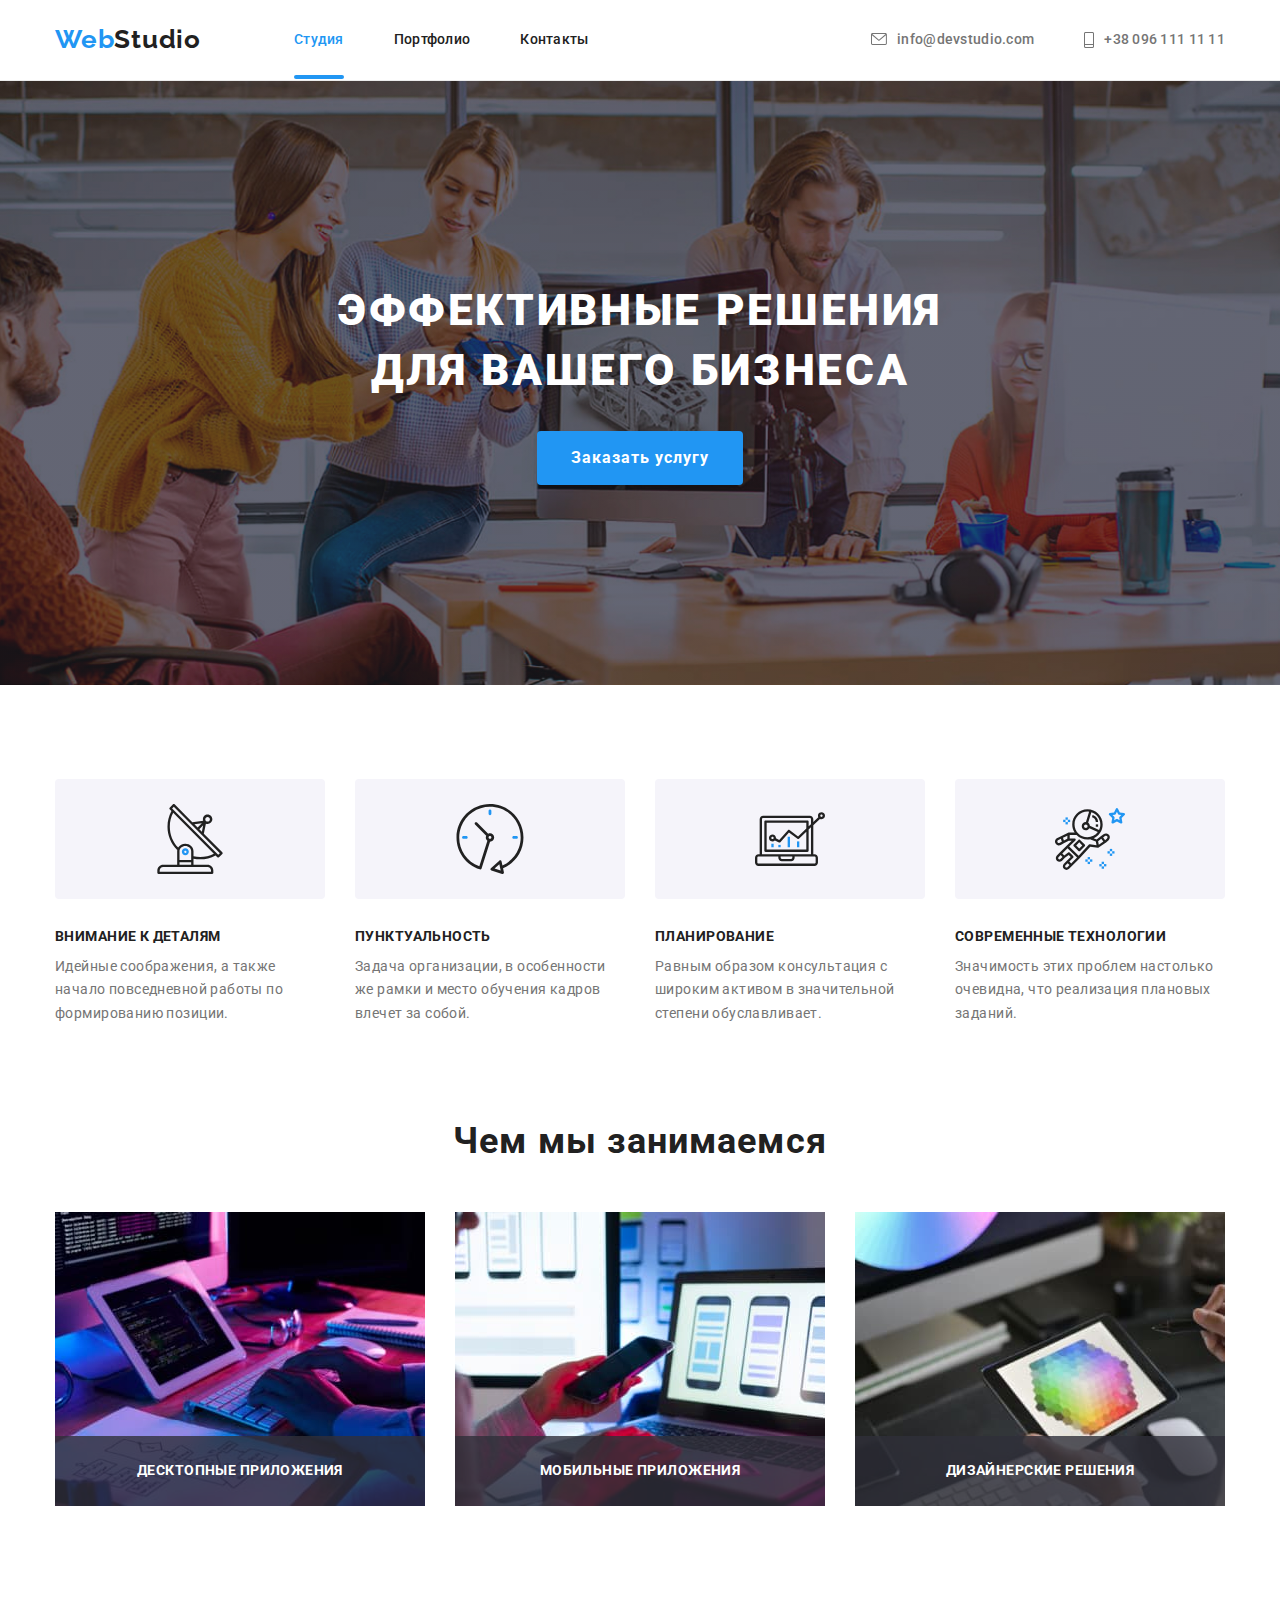
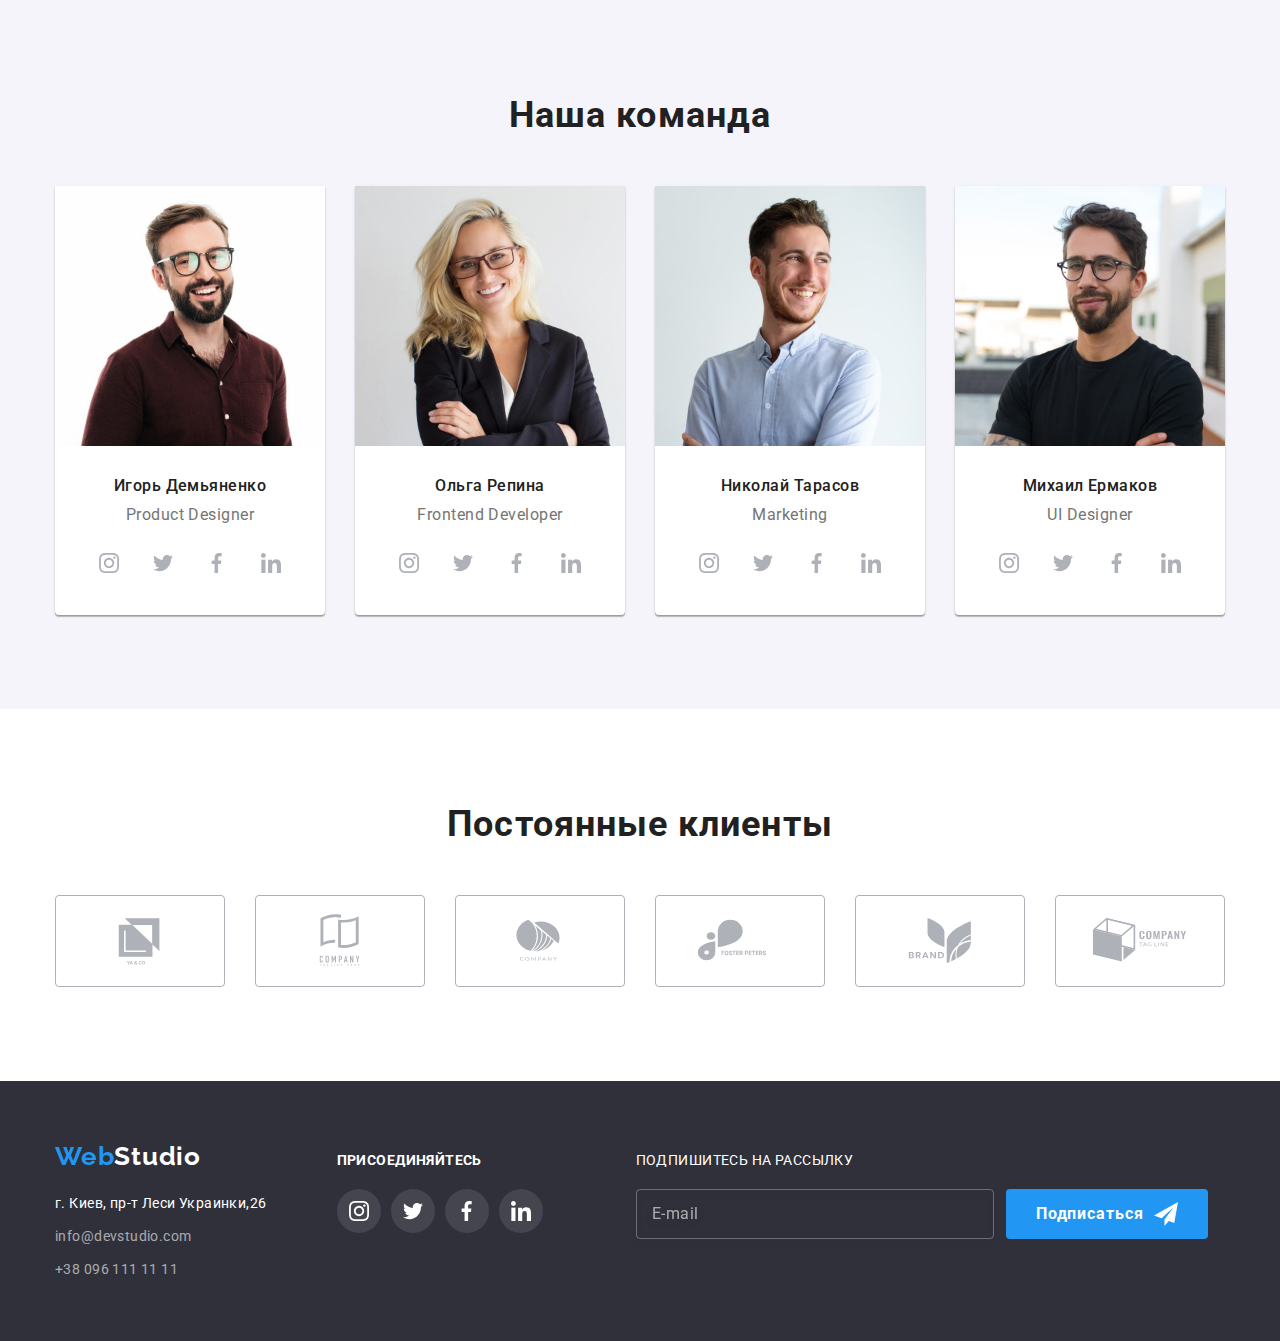
==== index.html @ 39a59c03 "homework 7 is ready" ====
<!DOCTYPE html>
<html lang="ru">
<head>
    <meta charset="UTF-8">
    <meta http-equiv="X-UA-Compatible" content="IE=edge">
    <meta name="viewport" content="width=device-width, initial-scale=1.0">
    <title>Главная</title>
    <link rel="preconnect" href="https://fonts.googleapis.com">
<link rel="preconnect" href="https://fonts.gstatic.com" crossorigin>
<link href="https://fonts.googleapis.com/css2?family=Raleway:wght@700&family=Roboto:wght@400;500;700;900&display=swap" rel="stylesheet" />
<link rel="stylesheet" href="https://cdnjs.cloudflare.com/ajax/libs/modern-normalize/1.0.0/modern-normalize.min.css" />
<link rel="stylesheet" href="./css/main.min.css"/>
<link rel="stylesheet" href="./css/styles.css"/>

    </head>
<body>
    <p></p>
    <header class="page-header">
        <div class="container page-header-container">
            <nav class="nav-header">
                <a class="logo " href="./index.html">Web<span class="logo  logo-white-theme">Studio</span></a>
                <ul class="list menu">
                    <li class="link-nav"><a class="link menu-link current" href="./index.html">Студия</a></li>
                    <li class="link-nav"><a class="link menu-link" href="./portfolio.html">Портфолио</a></li>
                    <li class="link-nav"><a class="link menu-link" href="/">Контакты</a></li>
                </ul>
            </nav>
            <ul class="list head-adress">
                <li class="address-item"><a class="link address-link" href="mailto:info@devstudio.com">
                        <svg class="address-link-icon" width="16px" height="12px">
                            <use href="./img/sprite.svg#icon-mail"></use>
                        </svg>info@devstudio.com</a></li>
                <li class="address-item"><a class="link address-link" href="tel:+380961111111"><svg
                            class="address-link-icon" width="10px" height="16px">
                            <use href="./img/sprite.svg#icon-phone"></use>
                        </svg>+38 096 111 11 11</a></li>
            </ul>
        </div>
    </header>

    <section class="central-section"><div class="container">
        <h1 class="central-inscription"> ЭФФЕКТИВНЫЕ РЕШЕНИЯ <br> ДЛЯ ВАШЕГО БИЗНЕСА</h1>
        <button class="modal-btn" data-modal-open type="button"> Заказать услугу</button>
        </div>
    </section>

    <section class="particul section"><div class="container">
        <h2 class="hidden">особенности</h2>
        <ul class="list-particul list"> 
            <li class="particul-item">
                <div class="particul-list-icon-container ">
                    <svg class="particul-list-icon" width="70" height="70" >
                        <use href="./img/sprite.svg#icon-antenna-1"></use>
                    </svg>
                </div>
                <h3  class="particul-title">ВНИМАНИЕ К ДЕТАЛЯМ</h3>
                <p class="particul-text">Идейные соображения, а также начало повседневной работы по формированию позиции.</p>
            </li>
            <li class="particul-item">
                                <div class="particul-list-icon-container">
                                    <svg class="particul-list-icon" width="70" height="70">
                                        <use href="./img/sprite.svg#icon-clock-1"></use>
                                    </svg>
                                </div>
                <h3 class="particul-title">ПУНКТУАЛЬНОСТЬ</h3>
                <p class="particul-text">Задача организации, в особенности же рамки и место обучения кадров влечет за собой.</p>
            </li>
            <li class="particul-item">
                                <div class="particul-list-icon-container">
                                    <svg class="particul-list-icon" width="70" height="70">
                                        <use href="./img/sprite.svg#icon-diagram-1"></use>
                                    </svg>
                                </div>
                <h3 class="particul-title">ПЛАНИРОВАНИЕ</h3>
                <p class="particul-text">Равным образом консультация с широким активом в значительной степени обуславливает.</p>
            </li>
            <li class="particul-item">
                                <div class="particul-list-icon-container">
                                    <svg class="particul-list-icon" width="70" height="70">
                                        <use href="./img/sprite.svg#icon-astronaut-1"></use>
                                    </svg>
                                </div>
                <h3 class="particul-title">СОВРЕМЕННЫЕ ТЕХНОЛОГИИ</h3>
                <p class="particul-text">Значимость этих проблем настолько очевидна, что реализация плановых заданий.</p>
            </li>
        </ul>
        </div>
    </section>
    <section class="what-are-we-doing section"><div class="container">
        <h2 class="title what-title">Чем мы занимаемся</h2>
        <ul class="list what-are-we-doing-img">
            <li class="what-img"> <div class="what-container"><img src="./img/handsondesltop.jpg" alt="hands on the keyboard" width="370">
            <p class="what-text">Десктопные приложения</p></div></li>
            <li class="what-img"> <div class="what-container"><img src="./img/mobilephones.jpg" alt="mobile phones on screen" width="370">
            <p class="what-text">Мобильные приложения</p></div></li>
            <li class="what-img"> <div class="what-container"><img src="./img/figureontablet.jpg" alt="Figure_on_the_tablet" width="370">
            <p class="what-text">Дизайнерские решения</p></div></li>
        </ul>
        </div>
    </section>
    <section class="team section"><div class="container">
        <h2 class="title team__title">Наша команда</h2>
<ul class="list team-list">
    <li class="team-list__item">
        <img src="./img/igordemyanenko.jpg" alt="Igor Demyanenko" width="270">
        <div class="team-item-box">
        <h3 class="team-list__name">Игорь Демьяненко</h3>
        <p class="team-list__post">Product Designer</p>
        <ul class="social-list list">
            <li class="social-list__item">
                <a class="social-list__link" href="">
                    <svg class="social-list__icon" width="20" height="20">
                        <use href="./img/sprite.svg#icon-instagram-2"></use>
                    </svg>
                </a>
            </li>
            <li class="social-list__item">
                <a class="social-list__link" href="">
                    <svg class="social-list__icon" width="20" height="20">
                        <use href="./img/sprite.svg#icon-twitter"></use>
                    </svg>
                </a>
            </li>
            <li class="social-list__item">
                <a class="social-list__link" href="">
                    <svg class="social-list__icon" width="20" height="20">
                        <use href="./img/sprite.svg#icon-facebook" ></use>
                    </svg>
                </a>
            </li>
            <li class="social-list__item">
                <a class="social-list__link" href="">
                    <svg class="social-list__icon"  width="20" height="20">
                        <use href="./img/sprite.svg#icon-linkedin-1"></use>
                    </svg>
                </a>
            </li>
        </ul>
        
        </div>
    </li>
    <li class="team-list__item">
        
            <img src="./img/olgarepina.jpg" alt="Olga Repina" width="270">
            <div class="team-item-box">
            <h3 class="team-list__name">Ольга Репина</h3>
            <p class="team-list__post">Frontend Developer</p>
        <ul class="social-list list">
            <li class="social-list__item">
                <a class="social-list__link" href="">
                    <svg class="social-list__icon" width="20" height="20">
                        <use href="./img/sprite.svg#icon-instagram-2"></use>
                    </svg>
                </a>
            </li>
            <li class="social-list__item">
                <a class="social-list__link" href="">
                    <svg class="social-list__icon" width="20" height="20">
                        <use href="./img/sprite.svg#icon-twitter"></use>
                    </svg>
                </a>
            </li>
            <li class="social-list__item">
                <a class="social-list__link" href="">
                    <svg class="social-list__icon" width="20" height="20">
                        <use href="./img/sprite.svg#icon-facebook"></use>
                    </svg>
                </a>
            </li>
            <li class="social-list__item">
                <a class="social-list__link" href="">
                    <svg class="social-list__icon" width="20" height="20">
                        <use href="./img/sprite.svg#icon-linkedin-1"></use>
                    </svg>
                </a>
            </li>
        </ul>
        </div>
    </li>
    <li class="team-list__item">
        
            <img  src="./img/nikolaitarasov.jpg" alt="Nikolay Tarasov" width="270">
            <div class="team-item-box">
            <h3 class="team-list__name">Николай Тарасов</h3>
            <p class="team-list__post">Marketing</p>
        <ul class="social-list list">
            <li class="social-list__item">
                <a class="social-list__link" href="">
                    <svg class="social-list__icon" width="20" height="20">
                        <use href="./img/sprite.svg#icon-instagram-2"></use>
                    </svg>
                </a>
            </li>
            <li class="social-list__item">
                <a class="social-list__link" href="">
                    <svg class="social-list__icon" width="20" height="20">
                        <use href="./img/sprite.svg#icon-twitter"></use>
                    </svg>
                </a>
            </li>
            <li class="social-list__item">
                <a class="social-list__link" href="">
                    <svg class="social-list__icon" width="20" height="20">
                        <use href="./img/sprite.svg#icon-facebook"></use>
                    </svg>
                </a>
            </li>
            <li class="social-list__item">
                <a class="social-list__link" href="">
                    <svg class="social-list__icon" width="20" height="20">
                        <use href="./img/sprite.svg#icon-linkedin-1"></use>
                    </svg>
                </a>
            </li>
        </ul>
    </div>
    </li>
    <li class="team-list__item">
        
            <img src="./img/mikhailermakov.jpg" alt="Mikhail Ermakov" width="270">
            <div class="team-item-box">
            <h3 class="team-list__name">Михаил Ермаков</h3>
            <p class="team-list__post">UI Designer</p>
                    <ul class="social-list list">
                        <li class="social-list__item">
                            <a class="social-list__link" href="">
                                <svg class="social-list__icon" width="20" height="20">
                                    <use href="./img/sprite.svg#icon-instagram-2"></use>
                                </svg>
                            </a>
                        </li>
                        <li class="social-list__item">
                            <a class="social-list__link" href="">
                                <svg class="social-list__icon" width="20" height="20">
                                    <use href="./img/sprite.svg#icon-twitter"></use>
                                </svg>
                            </a>
                        </li>
                        <li class="social-list__item">
                            <a class="social-list__link" href="">
                                <svg class="social-list__icon" width="20" height="20">
                                    <use href="./img/sprite.svg#icon-facebook"></use>
                                </svg>
                            </a>
                        </li>
                        <li class="social-list__item">
                            <a class="social-list__link" href="">
                                <svg class="social-list__icon" width="20" height="20">
                                    <use href="./img/sprite.svg#icon-linkedin-1"></use>
                                </svg>
                            </a>
                        </li>
                    </ul>
    </div>
    </li>
</ul>
</div>
    </section>

    <!-- OUR CLIENTS -->
    <section class="section">
        <div class="container">
            <h2 class="title">Постоянные клиенты</h2>
            <ul class="clients-list list">
                <li class="clients-list-item">
                    <a class="clients-list-link" href=""><svg class="client-logo" width="106" height="60">
                            <use href="./img/sprite.svg#icon-yaandco"></use>
                        </svg></a>
                </li>
                <li class="clients-list-item">
                    <a class="clients-list-link" href=""><svg class="client-logo" width="106" height="60">
                            <use href="./img/sprite.svg#icon-taglinehere"></use>
                        </svg></a>
                </li>
                <li class="clients-list-item">
                    <a class="clients-list-link" href=""><svg class="client-logo" width="106" height="60">
                            <use href="./img/sprite.svg#icon-company"></use>
                        </svg></a>
                </li>
                <li class="clients-list-item">
                    <a class="clients-list-link" href=""><svg class="client-logo" width="106" height="60">
                            <use href="./img/sprite.svg#icon-fosterpeters"></use>
                        </svg></a>
                </li>
                <li class="clients-list-item">
                    <a class="clients-list-link" href=""><svg class="client-logo" width="106" height="60">
                            <use href="./img/sprite.svg#icon-brand"></use>
                        </svg></a>
                </li>
                <li class="clients-list-item">
                    <a class="clients-list-link" href=""><svg class="client-logo" width="106" height="60">
                            <use href="./img/sprite.svg#icon-companytagline"></use>
                        </svg></a>
                </li>
            </ul>
        </div>
    </section>

<footer class="footer"><div class="container container-box">
    <div class="footer-left">
    <a class="logo" href="./index.html">Web<span class="logo logo-dark-theme">Studio</span></a>
    <address class="footer-address">
        <ul class="footer-list">
            <li class="footer-item">
                <a class="link link-address" href="https://bit.ly/3O5jqAV" target="_blank" rel="noopener noreferrer">г. Киев, пр-т Леси Украинки,26</a></li>
            <li class="footer-item">
                <a class="link link-footer" href="mailto:info@devstudio.com">info@devstudio.com</a></li>
            <li class="footer-item">
                <a class="link link-footer" href="tel:+380961111111">+38 096 111 11 11</a></li>
        </ul>
    </address>
     
    </div>
    <div class="footer-right">
        <h2 class="footer-title">присоединяйтесь</h2>
        <ul class="social-links-list list">
            <li class="social-links-list-item">
                <a class="social-links-list-link footer-social-link" href="">
                    <svg class="footer-social-link-icon" width="20" height="20">
                        <use href="./img/sprite.svg#icon-instagram-2"></use>
                    </svg>
                </a>
            </li>
            <li class="social-links-list-item">
                <a class="social-links-list-link footer-social-link" href="">
                    <svg class="footer-social-link-icon" width="20" height="20">
                        <use href="./img/sprite.svg#icon-twitter"></use>
                    </svg>
                </a>
            </li>
            <li class="social-links-list-item">
                <a class="social-links-list-link footer-social-link" href="">
                    <svg class="footer-social-link-icon" width="20" height="20">
                        <use href="./img/sprite.svg#icon-facebook"></use>
                    </svg>
                </a>
            </li>
            <li class="social-links-list-item">
                <a class="social-links-list-link footer-social-link" href="">
                    <svg class="footer-social-link-icon" width="20" height="20">
                        <use href="./img/sprite.svg#icon-linkedin-1"></use>
                    </svg>
                </a>
            </li>
        </ul>
    </div>
    <div class="footer-subscribe">
        <p class="footer-title">Подпишитесь на рассылку</p>
        <form class="subscribe-form">
            <input class="subscribe-input" type="email" name="subscribe-email" placeholder="E-mail"/>
             <button class="subcribe-button" type="submit">Подписаться
                <svg class="subscribe-button-icon" width="24" height="24">
                <use href="./img/icons.svg#icon-icon-send"></use>
                </svg>
             </button>
        </form>
    </div>
    </div>
    
</footer>

<div class="backdrop is-hidden" data-modal>
    <div class="modal">
        <button type="button" class="modal-close-button" data-modal-close>
            <svg class="modal-close-button-icon" width="18" height="18">
                <use href="./img/sprite.svg#icon-close-black-18dp-2-1"></use>
            </svg>
        </button>

        <form class="contact-form">
            <p class="form-title">Оставьте свои данные, мы вам перезвоним</p>
            <label class="contact-form-field">
            <span class="contact-form-field-key">Имя*</span>
            <span class="contact-form-field-container">
            <input class="contact-form-input" type="text" required name="user_name" pattern="[a-zA-Z]*"
            title="Elena"/> 
            <svg class="contact-form-icon" width="18" height="18">
                <use href="./img/icons.svg#icon-person-black-18dp-1"></use>
            </svg>
            </span>
            </label>
            <label class="contact-form-field">
            <span class="contact-form-field-key">Телефон*</span>
            <span class="contact-form-field-container">
            <input class="contact-form-input" type="tel" required name="user_phone_number" pattern="[0-9]{3}-[0-9]{3}-[0-9]{2}-[0-9]{2}"
            title="XXX-XXX-XX-XX"/>
            <svg class="contact-form-icon" width="18" height="18">
                <use href="./img/icons.svg#icon-phone-black-18dp-1"></use>
            </svg>
            </span>
            </label>
            <label class="contact-form-field">
            <span class="contact-form-field-key">Почта</span>
            <span class="contact-form-field-container">
            <input class="contact-form-input" type="email" name="user_email"/>
            <svg class="contact-form-icon" width="18" height="18">
                <use href="./img/icons.svg#icon-email-black-18dp-1"></use>
            </svg>
            </span>
            </label>
            <label class="contact-form-field">
            <span class="contact-form-field-key">Комментарий</span>
           
            <textarea class="contact-form-text" placeholder="Введите текст" name="user_message"></textarea>
            </label>

            <span class="contact-form-field-container">
            <input class="contact-form-chekbox hidden" type="checkbox" id="checkbox-policy" required name="user_policy"/>
            <label for="checkbox-policy" class="contact-form-chekbox-label">Соглашаюсь с рассылкой и принимаю&nbsp; <a class="contact-form-policy-link" href=""> Условия договора</a>
            
            </label>
        </span>
            <button class="contact-form-btn" type="submit">Отправить</button>
        </form>
    </div>
    </div>
<script src="./js/modal.js"></script>
</body>

</html>
---- css/main.min.css ----
:root{--primary-text-color: #212121;--accent-color: #2196F3;--secondary-text-color: #FFFFFF;--accent-text-color: #757575;--transition-data: 250ms cubic-bezier(0.4, 0, 0.2, 1)}.hidden{position:absolute;width:1px;height:1px;margin:-1px;border:0;padding:0;white-space:nowrap;overflow:hidden;clip:rect(0 0 0 0);clip-path:inset(100%)}body{font-family:Roboto,sans-serif;color:var(--primary-text-color);background-color:var(--secondary-text-color)}h1,h2,h3,p{margin-top:0;margin-bottom:0}ul,ol{margin-top:0;margin-bottom:0;padding-left:0}.section{padding-top:94px;padding-bottom:94px}.list{list-style:none;display:flex;flex-wrap:wrap}.link{text-decoration:none}.container{width:1200px;margin:0 auto;padding-left:15px;padding-right:15px}.section{padding-top:94px;padding-bottom:94px}.title{margin-bottom:50px;font-weight:700;font-size:36px;line-height:1.17;text-align:center;letter-spacing:.03em;color:var(--primary-text-color)}.social-list{display:flex;justify-content:center}.social-list__link{display:flex;align-items:center;justify-content:center;width:100%;height:100%;border-radius:50%;background-color:var(--secondary-text-color);transition:background-color var(--transition-data)}.social-list__link:hover,.social-list__link:focus{background-color:var(--accent-color)}.social-list__item{width:44px;height:44px}.social-list__item:not(:last-child){margin-right:10px}.social-list__icon{fill:#afb1b8;transition:fill var(--transition-data)}.social-list__link:hover .social-list__icon,.social-list__link:focus .social-list__icon{fill:var(--secondary-text-color)}.logo{text-decoration:none;color:var(--accent-color);font-family:"Raleway",sans-serif;font-size:26px;letter-spacing:.03em;line-height:1.2;font-weight:700}.logo-white-theme{color:var(--primary-text-color)}.logo-dark-theme{color:var(--secondary-text-color);margin-bottom:20px}.modal-btn{min-width:140px;box-shadow:0px 4px 4px rgba(0,0,0,.15);font-weight:700;font-size:16px;line-height:1.88;text-align:center;letter-spacing:.06em;color:var(--secondary-text-color);background-color:var(--accent-color);cursor:pointer;border-color:rgba(0,0,0,0);border-radius:4px;padding:10px 32px;transition:background-color var(--transition-data)}.modal-btn:hover,.modal-btn:focus{background-color:#188ce8;transition:background-color var(--transition-data)}.central-inscription{margin:0 auto 30px auto;font-weight:900;font-size:44px;line-height:1.36;letter-spacing:.06em;text-transform:uppercase;color:var(--secondary-text-color);width:696px}.backdrop{position:fixed;top:0;left:0;width:100%;height:100%;background-color:rgba(0,0,0,.2);transition:opacity var(--transition-data),visibility var(--transition-data)}.backdrop.is-hidden{opacity:0;visibility:hidden;pointer-events:none}.backdrop.is-hidden .modal{opacity:0;visibility:hidden;pointer-events:none;transform:translate(-50%, -50%) scale(0.9)}.modal{padding:40px;width:528px;height:581px;background-color:var(--secondary-text-color);position:absolute;opacity:1;top:50%;left:50%;transform:translate(-50%, -50%) scale(1);box-shadow:0px 1px 3px rgba(0,0,0,.12),0px 1px 1px rgba(0,0,0,.14),0px 2px 1px rgba(0,0,0,.2);border-radius:4px;transition:translate var(--transition-data),opacity var(--transition-data)}.modal-close-button{position:absolute;top:8px;right:8px;display:flex;align-items:center;justify-content:center;width:30px;height:30px;border:1px solid rgba(0,0,0,.1);background-color:rgba(0,0,0,0);padding:0;border-radius:50%;cursor:pointer}.modal-close-button:hover,.modal-close-button:focus{fill:var(--accent-color);transition:color var(--transition-data)}.contact-form{display:flex;flex-direction:column}.form-title{font-weight:700;font-size:20px;line-height:1.15;text-align:center;letter-spacing:.03em;color:var(--primary-text-color);margin-bottom:12px}.contact-form-input{width:100%;height:40px;border:1px solid;border-radius:4px;margin-bottom:10px;padding-left:42px;border-color:rgba(33,33,33,.2);transition:border-color var(--transition-data)}.contact-form-input:focus{outline:none;border-color:var(--accent-color);transition:var(--transition-data)}.contact-form-icon{display:block;position:absolute;top:40%;left:12px;transform:translateY(-50%);fill:var(--primary-text-color);transition:var(--transition-data);width:18px;height:18px}.contact-form-input:focus+.contact-form-icon{outline:none;border-color:var(--accent-color);transition:var(--transition-data);fill:var(--accent-color)}.contact-form-icon-checkbox{fill:rgba(0,0,0,0);border:2px solid var(--secondary-color);border-radius:4px;cursor:pointer;margin-right:7px;transition:border var(--transition-data),fill var(--transition-data)}.contact-form-field-key{font-family:inherit;font-weight:400px;font-size:12px;line-height:1.17;letter-spacing:.01em;color:var(--accent-text-color);display:block;margin-bottom:4px}.contact-form-field-container{position:relative;display:block}.contact-form-text{width:100%;height:120px;border:1px solid rgba(33,33,33,.2);border-radius:4px;resize:none;padding:12px 16px;margin-bottom:20px}.contact-form-text::placeholder{color:rgba(117,117,117,.5);font-weight:400;font-size:14px;line-height:1.1;letter-spacing:.01em}.contact-form-text:focus{outline:none;border-color:var(--accent-color);transition:var(--transition-data)}.contact-form-chekbox-label{font-weight:400;font-size:14px;line-height:1.7;margin-bottom:30px}.contact-form-chekbox-label::before{display:block;width:18px;height:18px;border-radius:2px;border:1px solid var(--accent-text-color);cursor:pointer;content:"";margin-right:7px}.contact-form-chekbox:checked+.contact-form-chekbox-label::before{background-color:var(--accent-color);border:none;background-image:url(../img/icon\ check.svg)}.contact-form-chekbox:focus+.contact-form-chekbox-label::before{border:2px solid var(--primary-text-color)}.contact-form-policy-link{color:var(--accent-color)}.contact-form-btn{min-width:200px;align-self:center;padding:10px 56px;font-weight:700;font-size:16px;line-height:1.88;letter-spacing:.06em;color:var(--secondary-text-color);background-color:var(--accent-color);cursor:pointer;border-color:rgba(0,0,0,0);border-radius:4px;box-shadow:0px 4px 4px rgba(0,0,0,.15);transition:background-color var(--transition-data),box-shadow var(--transition-data)}.contact-form-btn:hover,.contact-form-btn:focus{background-color:#188ce8;box-shadow:0px 4px 4px rgba(0,0,0,.15);transition:background-color var(--transition-data)}.page-header{border-bottom:1px solid #ececec}.page-header-container{display:flex;align-items:center;height:80px;padding-top:24px;padding-bottom:25px}.nav-header{display:flex;align-items:center}.adress-container{display:flex;margin-left:auto}.menu{margin-left:93px}.link-nav:not(:last-child){margin-right:50px}.menu .menu-link.current{color:var(--accent-color)}.menu-link{font-weight:500;font-size:14px;line-height:1.14;letter-spacing:.02em;color:var(--primary-text-color);transition:color var(--transition-data)}.menu-link:hover,.menu-link:focus{color:var(--accent-color)}.head-adress{margin-left:auto}.address-item+.address-item{margin-left:50px}.address-link{display:flex;align-items:center;font-weight:500;font-size:14px;line-height:1.14;letter-spacing:.02em;color:var(--accent-text-color);transition:color var(--transition-data)}.address-link:hover,.address-link:focus,.address-link .address-link-icon:hover,.address-link .address-link-icon.focus{color:var(--accent-color);fill:var(--accent-color)}.address-link-icon{margin-right:10px;fill:currentColor}.current{position:relative;color:var(--accent-color)}.current::after{display:block;position:absolute;content:"";background-color:var(--accent-color);bottom:-32px;left:0;width:100%;height:4px;border-radius:2px}.central-section{background:#2f303a;text-align:center;padding-top:200px;padding-bottom:200px;background-image:linear-gradient(rgba(47, 48, 58, 0.4), rgba(47, 48, 58, 0.4)),url("../img/hero/peopletalking.jpg");background-size:cover;background-position:center;background-repeat:no-repeat;max-width:1600px;margin-left:auto;margin-right:auto}.what-are-we-doing{padding-top:0}.what-img:not(:last-child){margin-right:30px}img{display:block;max-width:100%;height:auto}.what-container{position:relative}.what-text{position:absolute;bottom:0;display:flex;align-items:center;justify-content:center;width:100%;height:70px;font-weight:700;font-size:14px;line-height:1.14;letter-spacing:.03em;text-transform:uppercase;color:var(--secondary-text-color);background-color:rgba(47,48,58,.8)}.particul-title{margin-bottom:10px;font-weight:700;font-size:14px;line-height:1.14;letter-spacing:.03em;text-transform:uppercase}.particul-text{font-size:14px;line-height:1.7;letter-spacing:.03em;color:var(--accent-text-color)}.particul-item{width:270px}.particul-item:not(:nth-child(4n)){margin-right:30px}.particul-list-icon-container{display:flex;align-items:center;justify-content:center;width:270px;height:120px;margin-bottom:30px;background:#f5f4fa;border-radius:4px;padding-top:30px;padding-bottom:30px}.team{background-color:#f5f4fa}.team-list__name{font-weight:500;font-size:16px;line-height:1.2;text-align:center;letter-spacing:.03em;color:var(--primary-text-color);margin-bottom:10px}.team-list__post{font-size:16px;line-height:1.2;text-align:center;letter-spacing:.03em;color:var(--accent-text-color);margin-bottom:16px}.team-list__item{background-color:var(--secondary-text-color);border-radius:0px 0px 4px 4px;box-shadow:0px 1px 3px rgba(0,0,0,.12),0px 1px 1px rgba(0,0,0,.14),0px 2px 1px rgba(0,0,0,.2)}.team-list__item:not(:nth-child(4n)){margin-right:30px}.team-item-box{padding-top:30px;padding-bottom:30px}.clients-list{display:flex;justify-content:center}.clients-list-item{width:170px;height:92px}.clients-list-item:not(:nth-child(6n)){margin-right:30px}.clients-list-link{display:flex;align-items:center;justify-content:center;width:100%;height:100%;border:1px solid #afb1b8;border-radius:4px;fill:#afb1b8;transition:border var(--transition-data);color:var(--accent-text-color)}.clients-list-link:hover,.clients-list-link:focus{border:1px solid var(--accent-color)}.client-logo{transition:fill var(--transition-data)}.clients-list-link:hover .client-logo,.clients-list-link:focus .client-logo{fill:var(--accent-color)}.container-box{display:flex;align-items:baseline}.footer{background-color:#2f303a;padding-top:60px;padding-bottom:60px}.link-footer{font-style:normal;font-size:14px;line-height:1.7;letter-spacing:.03em;color:rgba(255,255,255,.6);transition:color var(--transition-data)}.link-address{font-style:normal;font-size:14px;line-height:1.7;letter-spacing:.03em;color:var(--secondary-text-color);transition:color var(--transition-data)}.footer-item:not(:last-child){margin-bottom:9px}.footer-address{margin-top:20px}.footer-list{list-style:none}.footer-title{margin-bottom:20px;font-size:14px;line-height:1.14;letter-spacing:.03em;text-transform:uppercase;color:var(--secondary-text-color)}.footer-right{display:flex;flex-direction:column;margin-left:70px}.footer-social-link{background-color:rgba(255,255,255,.1);color:var(--secondary-text-color);transition:background-color var(--transition-data)}.footer-social-link:hover,.footer-social-link:focus{background-color:var(--accent-color)}.footer-social-link-icon{fill:var(--secondary-text-color)}.social-links-list-item:not(:last-child){margin-right:10px}.social-links-list-link{display:flex;align-items:center;justify-content:center;width:44px;height:44px;border-radius:50%;background-color:rgba(255,255,255,.1)}.footer-subscribe{margin-left:93px}.subscribe-form{display:flex;align-items:center}.subscribe-input{width:358px;height:50px;padding-left:15px;padding-right:15px;margin-right:12px;border-radius:4px;border:1px solid rgba(255,255,255,.3);filter:drop-shadow(0px 4px 4px rgba(0, 0, 0, 0.15));background-color:rgba(0,0,0,0);color:var(--secondary-text-color)}.subscribe-input::placeholder{font-size:16px;line-height:1.25;letter-spacing:.03em;color:rgba(255,255,255,.6)}.subcribe-button{display:flex;align-items:center;min-width:200px;height:50px;font-weight:700;font-size:16px;line-height:1.88;letter-spacing:.06em;align-self:center;font-family:inherit;color:var(--secondary-text-color);background-color:var(--accent-color);border-color:rgba(0,0,0,0);border-radius:4px;padding:10px 28px;transition:background-color var(--transition-data),box-shadow var(--transition-data);cursor:pointer}.subcribe-button:hover,.subcribe-button:focus{background-color:#188ce8;box-shadow:0px 4px 4px rgba(0,0,0,.15);transition:box-shadow var(--transition-data)}.subscribe-button-icon{margin-left:10px;fill:var(--secondary-text-color)}.ready-projects{display:flex;flex-wrap:wrap}.address-link{color:var(--accent-text-color)}.navigation__btn{font-family:inherit;font-weight:500;font-size:16px;line-height:1.6;text-align:center;letter-spacing:.03em;cursor:pointer;padding:6px 22px;border-radius:4px;border-color:rgba(0,0,0,0);background-color:#f5f4fa;transition:color var(--transition-data),background-color var(--transition-data),box-shadow var(--transition-data)}.navigation__btn:hover,.navigation__btn:focus{box-shadow:0px 3px 1px rgba(0,0,0,.1),0px 1px 2px rgba(0,0,0,.08),0px 2px 2px rgba(0,0,0,.12);color:var(--secondary-text-color);background-color:var(--accent-color)}.heading{font-weight:700;font-size:18px;line-height:2;letter-spacing:.06em;color:var(--primary-text-color);margin-bottom:4px}.text{font-weight:400;font-size:16px;line-height:1.9;letter-spacing:.03em;color:var(--accent-text-color)}.projects-box{padding:20px 24px;border:1px solid #eee;border-top:0}.ready-projects__link{display:block;color:inherit;text-decoration:none;transition:box-shadow var(--transition-data)}.navigation{display:flex;justify-content:center;margin-bottom:56px}.navigation__item:not(:last-child){margin-right:8px}.ready-projects{display:flex;flex-wrap:wrap}.ready-projects__item{width:calc((100% - 60px)/3)}.ready-projects__item:not(:nth-child(3n)){margin-right:30px}.ready-projects__item:not(:nth-last-child(-n+3)){margin-bottom:30px}.ready-projects__item:hover,.ready-projects__item:focus{box-shadow:0px 1px 1px rgba(0,0,0,.12),0px 4px 4px rgba(0,0,0,.06),1px 4px 6px rgba(0,0,0,.16)}.projects-list-wrapper{position:relative;overflow:hidden}.ready-projects__overlay{position:absolute;width:100%;height:100%;top:0;left:0;bottom:-100%;padding:63px 24px;font-size:18px;line-height:1.56;letter-spacing:.03em;color:var(--secondary-text-color);background-color:rgba(33,150,243,.9);transition:transform 250ms linear;transform:translateY(100%)}.ready-projects__item:hover .ready-projects__overlay,.ready-projects__item:focus .ready-projects__overlay{transform:translateY(0%)}/*# sourceMappingURL=main.min.css.map */
---- css/styles.css ----
/*header section*/







/* hero section*/






/*  particular qualities section  */






/* what are we doing section*/




/* Our team section*/





/*  OUR CLIENTS  */




/*footer section*/



/*=======Styles for Portfolio=======*/





/*   BACKDROP   */




/*  MODAL FORM WINDOW   */
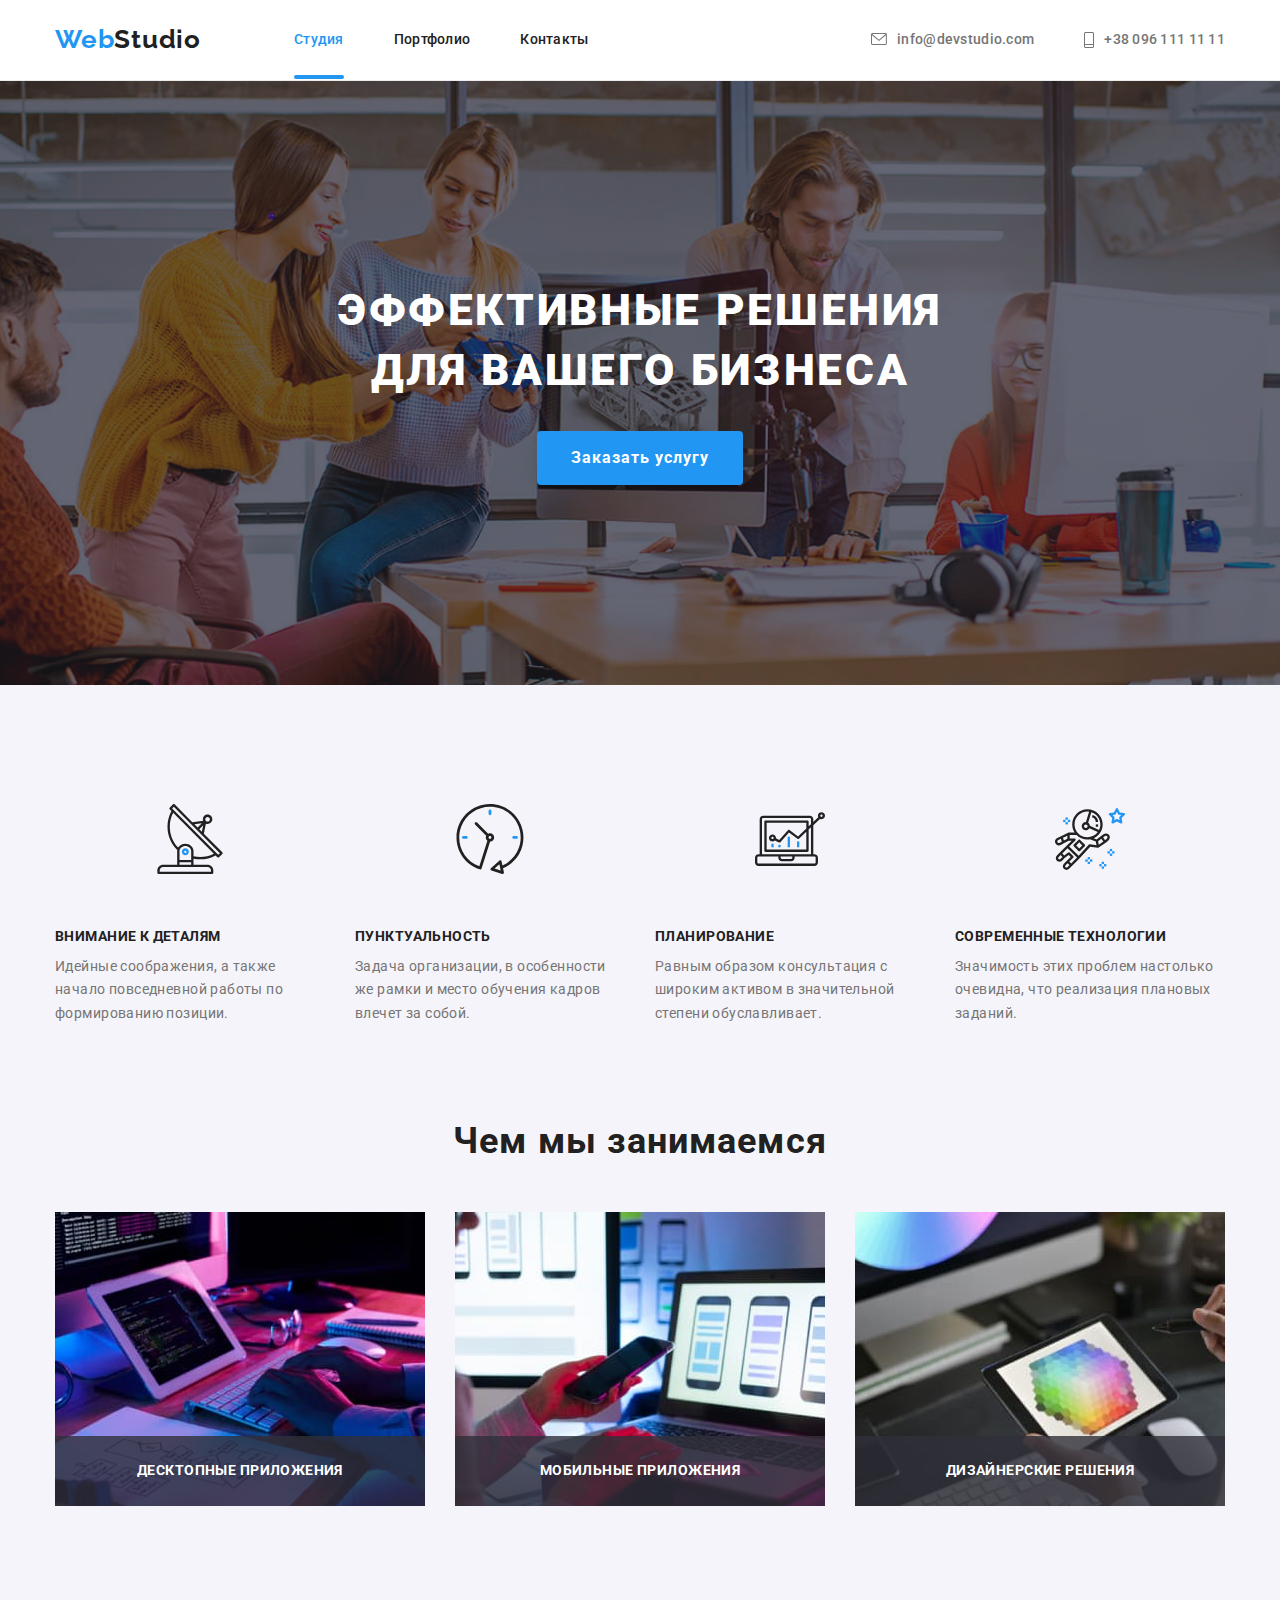
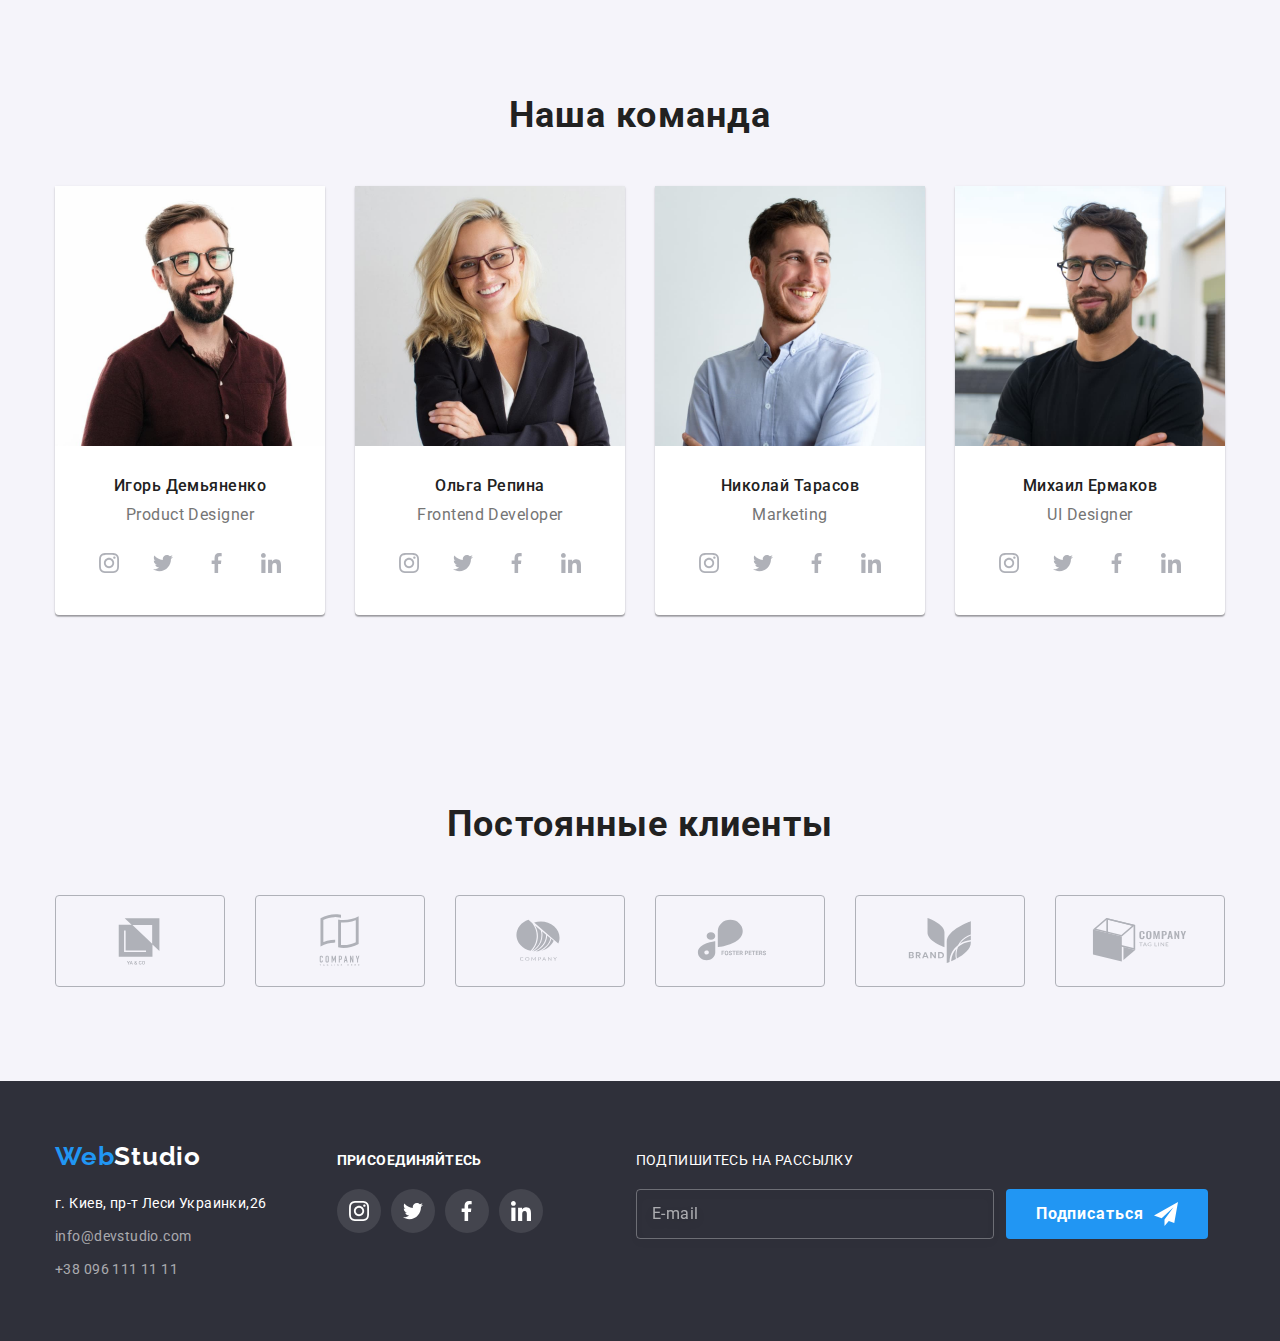
==== commit 304e73ac: "update index.html, portfolio.html" ====
--- a/index.html
+++ b/index.html
@@ -98,14 +98,14 @@
         </ul>
         </div>
     </section>
-    <section class="team section"><div class="container">
-        <h2 class="title team__title">Наша команда</h2>
+    <section class="section_otherbackground section"><div class="container">
+        <h2 class="title section__title">Наша команда</h2>
 <ul class="list team-list">
     <li class="team-list__item">
         <img src="./img/igordemyanenko.jpg" alt="Igor Demyanenko" width="270">
-        <div class="team-item-box">
-        <h3 class="team-list__name">Игорь Демьяненко</h3>
-        <p class="team-list__post">Product Designer</p>
+        <div class="team-item__box">
+        <h3 class="team-list__title">Игорь Демьяненко</h3>
+        <p class="team-list__text">Product Designer</p>
         <ul class="social-list list">
             <li class="social-list__item">
                 <a class="social-list__link" href="">
@@ -142,9 +142,9 @@
     <li class="team-list__item">
         
             <img src="./img/olgarepina.jpg" alt="Olga Repina" width="270">
-            <div class="team-item-box">
-            <h3 class="team-list__name">Ольга Репина</h3>
-            <p class="team-list__post">Frontend Developer</p>
+            <div class="team-item__box">
+            <h3 class="team-list__title">Ольга Репина</h3>
+            <p class="team-list__text">Frontend Developer</p>
         <ul class="social-list list">
             <li class="social-list__item">
                 <a class="social-list__link" href="">
@@ -180,9 +180,9 @@
     <li class="team-list__item">
         
             <img  src="./img/nikolaitarasov.jpg" alt="Nikolay Tarasov" width="270">
-            <div class="team-item-box">
-            <h3 class="team-list__name">Николай Тарасов</h3>
-            <p class="team-list__post">Marketing</p>
+            <div class="team-item__box">
+            <h3 class="team-list__title">Николай Тарасов</h3>
+            <p class="team-list__text">Marketing</p>
         <ul class="social-list list">
             <li class="social-list__item">
                 <a class="social-list__link" href="">
@@ -218,9 +218,9 @@
     <li class="team-list__item">
         
             <img src="./img/mikhailermakov.jpg" alt="Mikhail Ermakov" width="270">
-            <div class="team-item-box">
-            <h3 class="team-list__name">Михаил Ермаков</h3>
-            <p class="team-list__post">UI Designer</p>
+            <div class="team-item__box">
+            <h3 class="team-list__title">Михаил Ермаков</h3>
+            <p class="team-list__text">UI Designer</p>
                     <ul class="social-list list">
                         <li class="social-list__item">
                             <a class="social-list__link" href="">
--- a/css/main.min.css
+++ b/css/main.min.css
@@ -1 +1 @@
-:root{--primary-text-color: #212121;--accent-color: #2196F3;--secondary-text-color: #FFFFFF;--accent-text-color: #757575;--transition-data: 250ms cubic-bezier(0.4, 0, 0.2, 1)}.hidden{position:absolute;width:1px;height:1px;margin:-1px;border:0;padding:0;white-space:nowrap;overflow:hidden;clip:rect(0 0 0 0);clip-path:inset(100%)}body{font-family:Roboto,sans-serif;color:var(--primary-text-color);background-color:var(--secondary-text-color)}h1,h2,h3,p{margin-top:0;margin-bottom:0}ul,ol{margin-top:0;margin-bottom:0;padding-left:0}.section{padding-top:94px;padding-bottom:94px}.list{list-style:none;display:flex;flex-wrap:wrap}.link{text-decoration:none}.container{width:1200px;margin:0 auto;padding-left:15px;padding-right:15px}.section{padding-top:94px;padding-bottom:94px}.title{margin-bottom:50px;font-weight:700;font-size:36px;line-height:1.17;text-align:center;letter-spacing:.03em;color:var(--primary-text-color)}.social-list{display:flex;justify-content:center}.social-list__link{display:flex;align-items:center;justify-content:center;width:100%;height:100%;border-radius:50%;background-color:var(--secondary-text-color);transition:background-color var(--transition-data)}.social-list__link:hover,.social-list__link:focus{background-color:var(--accent-color)}.social-list__item{width:44px;height:44px}.social-list__item:not(:last-child){margin-right:10px}.social-list__icon{fill:#afb1b8;transition:fill var(--transition-data)}.social-list__link:hover .social-list__icon,.social-list__link:focus .social-list__icon{fill:var(--secondary-text-color)}.logo{text-decoration:none;color:var(--accent-color);font-family:"Raleway",sans-serif;font-size:26px;letter-spacing:.03em;line-height:1.2;font-weight:700}.logo-white-theme{color:var(--primary-text-color)}.logo-dark-theme{color:var(--secondary-text-color);margin-bottom:20px}.modal-btn{min-width:140px;box-shadow:0px 4px 4px rgba(0,0,0,.15);font-weight:700;font-size:16px;line-height:1.88;text-align:center;letter-spacing:.06em;color:var(--secondary-text-color);background-color:var(--accent-color);cursor:pointer;border-color:rgba(0,0,0,0);border-radius:4px;padding:10px 32px;transition:background-color var(--transition-data)}.modal-btn:hover,.modal-btn:focus{background-color:#188ce8;transition:background-color var(--transition-data)}.central-inscription{margin:0 auto 30px auto;font-weight:900;font-size:44px;line-height:1.36;letter-spacing:.06em;text-transform:uppercase;color:var(--secondary-text-color);width:696px}.backdrop{position:fixed;top:0;left:0;width:100%;height:100%;background-color:rgba(0,0,0,.2);transition:opacity var(--transition-data),visibility var(--transition-data)}.backdrop.is-hidden{opacity:0;visibility:hidden;pointer-events:none}.backdrop.is-hidden .modal{opacity:0;visibility:hidden;pointer-events:none;transform:translate(-50%, -50%) scale(0.9)}.modal{padding:40px;width:528px;height:581px;background-color:var(--secondary-text-color);position:absolute;opacity:1;top:50%;left:50%;transform:translate(-50%, -50%) scale(1);box-shadow:0px 1px 3px rgba(0,0,0,.12),0px 1px 1px rgba(0,0,0,.14),0px 2px 1px rgba(0,0,0,.2);border-radius:4px;transition:translate var(--transition-data),opacity var(--transition-data)}.modal-close-button{position:absolute;top:8px;right:8px;display:flex;align-items:center;justify-content:center;width:30px;height:30px;border:1px solid rgba(0,0,0,.1);background-color:rgba(0,0,0,0);padding:0;border-radius:50%;cursor:pointer}.modal-close-button:hover,.modal-close-button:focus{fill:var(--accent-color);transition:color var(--transition-data)}.contact-form{display:flex;flex-direction:column}.form-title{font-weight:700;font-size:20px;line-height:1.15;text-align:center;letter-spacing:.03em;color:var(--primary-text-color);margin-bottom:12px}.contact-form-input{width:100%;height:40px;border:1px solid;border-radius:4px;margin-bottom:10px;padding-left:42px;border-color:rgba(33,33,33,.2);transition:border-color var(--transition-data)}.contact-form-input:focus{outline:none;border-color:var(--accent-color);transition:var(--transition-data)}.contact-form-icon{display:block;position:absolute;top:40%;left:12px;transform:translateY(-50%);fill:var(--primary-text-color);transition:var(--transition-data);width:18px;height:18px}.contact-form-input:focus+.contact-form-icon{outline:none;border-color:var(--accent-color);transition:var(--transition-data);fill:var(--accent-color)}.contact-form-icon-checkbox{fill:rgba(0,0,0,0);border:2px solid var(--secondary-color);border-radius:4px;cursor:pointer;margin-right:7px;transition:border var(--transition-data),fill var(--transition-data)}.contact-form-field-key{font-family:inherit;font-weight:400px;font-size:12px;line-height:1.17;letter-spacing:.01em;color:var(--accent-text-color);display:block;margin-bottom:4px}.contact-form-field-container{position:relative;display:block}.contact-form-text{width:100%;height:120px;border:1px solid rgba(33,33,33,.2);border-radius:4px;resize:none;padding:12px 16px;margin-bottom:20px}.contact-form-text::placeholder{color:rgba(117,117,117,.5);font-weight:400;font-size:14px;line-height:1.1;letter-spacing:.01em}.contact-form-text:focus{outline:none;border-color:var(--accent-color);transition:var(--transition-data)}.contact-form-chekbox-label{font-weight:400;font-size:14px;line-height:1.7;margin-bottom:30px}.contact-form-chekbox-label::before{display:block;width:18px;height:18px;border-radius:2px;border:1px solid var(--accent-text-color);cursor:pointer;content:"";margin-right:7px}.contact-form-chekbox:checked+.contact-form-chekbox-label::before{background-color:var(--accent-color);border:none;background-image:url(../img/icon\ check.svg)}.contact-form-chekbox:focus+.contact-form-chekbox-label::before{border:2px solid var(--primary-text-color)}.contact-form-policy-link{color:var(--accent-color)}.contact-form-btn{min-width:200px;align-self:center;padding:10px 56px;font-weight:700;font-size:16px;line-height:1.88;letter-spacing:.06em;color:var(--secondary-text-color);background-color:var(--accent-color);cursor:pointer;border-color:rgba(0,0,0,0);border-radius:4px;box-shadow:0px 4px 4px rgba(0,0,0,.15);transition:background-color var(--transition-data),box-shadow var(--transition-data)}.contact-form-btn:hover,.contact-form-btn:focus{background-color:#188ce8;box-shadow:0px 4px 4px rgba(0,0,0,.15);transition:background-color var(--transition-data)}.page-header{border-bottom:1px solid #ececec}.page-header-container{display:flex;align-items:center;height:80px;padding-top:24px;padding-bottom:25px}.nav-header{display:flex;align-items:center}.adress-container{display:flex;margin-left:auto}.menu{margin-left:93px}.link-nav:not(:last-child){margin-right:50px}.menu .menu-link.current{color:var(--accent-color)}.menu-link{font-weight:500;font-size:14px;line-height:1.14;letter-spacing:.02em;color:var(--primary-text-color);transition:color var(--transition-data)}.menu-link:hover,.menu-link:focus{color:var(--accent-color)}.head-adress{margin-left:auto}.address-item+.address-item{margin-left:50px}.address-link{display:flex;align-items:center;font-weight:500;font-size:14px;line-height:1.14;letter-spacing:.02em;color:var(--accent-text-color);transition:color var(--transition-data)}.address-link:hover,.address-link:focus,.address-link .address-link-icon:hover,.address-link .address-link-icon.focus{color:var(--accent-color);fill:var(--accent-color)}.address-link-icon{margin-right:10px;fill:currentColor}.current{position:relative;color:var(--accent-color)}.current::after{display:block;position:absolute;content:"";background-color:var(--accent-color);bottom:-32px;left:0;width:100%;height:4px;border-radius:2px}.central-section{background:#2f303a;text-align:center;padding-top:200px;padding-bottom:200px;background-image:linear-gradient(rgba(47, 48, 58, 0.4), rgba(47, 48, 58, 0.4)),url("../img/hero/peopletalking.jpg");background-size:cover;background-position:center;background-repeat:no-repeat;max-width:1600px;margin-left:auto;margin-right:auto}.what-are-we-doing{padding-top:0}.what-img:not(:last-child){margin-right:30px}img{display:block;max-width:100%;height:auto}.what-container{position:relative}.what-text{position:absolute;bottom:0;display:flex;align-items:center;justify-content:center;width:100%;height:70px;font-weight:700;font-size:14px;line-height:1.14;letter-spacing:.03em;text-transform:uppercase;color:var(--secondary-text-color);background-color:rgba(47,48,58,.8)}.particul-title{margin-bottom:10px;font-weight:700;font-size:14px;line-height:1.14;letter-spacing:.03em;text-transform:uppercase}.particul-text{font-size:14px;line-height:1.7;letter-spacing:.03em;color:var(--accent-text-color)}.particul-item{width:270px}.particul-item:not(:nth-child(4n)){margin-right:30px}.particul-list-icon-container{display:flex;align-items:center;justify-content:center;width:270px;height:120px;margin-bottom:30px;background:#f5f4fa;border-radius:4px;padding-top:30px;padding-bottom:30px}.team{background-color:#f5f4fa}.team-list__name{font-weight:500;font-size:16px;line-height:1.2;text-align:center;letter-spacing:.03em;color:var(--primary-text-color);margin-bottom:10px}.team-list__post{font-size:16px;line-height:1.2;text-align:center;letter-spacing:.03em;color:var(--accent-text-color);margin-bottom:16px}.team-list__item{background-color:var(--secondary-text-color);border-radius:0px 0px 4px 4px;box-shadow:0px 1px 3px rgba(0,0,0,.12),0px 1px 1px rgba(0,0,0,.14),0px 2px 1px rgba(0,0,0,.2)}.team-list__item:not(:nth-child(4n)){margin-right:30px}.team-item-box{padding-top:30px;padding-bottom:30px}.clients-list{display:flex;justify-content:center}.clients-list-item{width:170px;height:92px}.clients-list-item:not(:nth-child(6n)){margin-right:30px}.clients-list-link{display:flex;align-items:center;justify-content:center;width:100%;height:100%;border:1px solid #afb1b8;border-radius:4px;fill:#afb1b8;transition:border var(--transition-data);color:var(--accent-text-color)}.clients-list-link:hover,.clients-list-link:focus{border:1px solid var(--accent-color)}.client-logo{transition:fill var(--transition-data)}.clients-list-link:hover .client-logo,.clients-list-link:focus .client-logo{fill:var(--accent-color)}.container-box{display:flex;align-items:baseline}.footer{background-color:#2f303a;padding-top:60px;padding-bottom:60px}.link-footer{font-style:normal;font-size:14px;line-height:1.7;letter-spacing:.03em;color:rgba(255,255,255,.6);transition:color var(--transition-data)}.link-address{font-style:normal;font-size:14px;line-height:1.7;letter-spacing:.03em;color:var(--secondary-text-color);transition:color var(--transition-data)}.footer-item:not(:last-child){margin-bottom:9px}.footer-address{margin-top:20px}.footer-list{list-style:none}.footer-title{margin-bottom:20px;font-size:14px;line-height:1.14;letter-spacing:.03em;text-transform:uppercase;color:var(--secondary-text-color)}.footer-right{display:flex;flex-direction:column;margin-left:70px}.footer-social-link{background-color:rgba(255,255,255,.1);color:var(--secondary-text-color);transition:background-color var(--transition-data)}.footer-social-link:hover,.footer-social-link:focus{background-color:var(--accent-color)}.footer-social-link-icon{fill:var(--secondary-text-color)}.social-links-list-item:not(:last-child){margin-right:10px}.social-links-list-link{display:flex;align-items:center;justify-content:center;width:44px;height:44px;border-radius:50%;background-color:rgba(255,255,255,.1)}.footer-subscribe{margin-left:93px}.subscribe-form{display:flex;align-items:center}.subscribe-input{width:358px;height:50px;padding-left:15px;padding-right:15px;margin-right:12px;border-radius:4px;border:1px solid rgba(255,255,255,.3);filter:drop-shadow(0px 4px 4px rgba(0, 0, 0, 0.15));background-color:rgba(0,0,0,0);color:var(--secondary-text-color)}.subscribe-input::placeholder{font-size:16px;line-height:1.25;letter-spacing:.03em;color:rgba(255,255,255,.6)}.subcribe-button{display:flex;align-items:center;min-width:200px;height:50px;font-weight:700;font-size:16px;line-height:1.88;letter-spacing:.06em;align-self:center;font-family:inherit;color:var(--secondary-text-color);background-color:var(--accent-color);border-color:rgba(0,0,0,0);border-radius:4px;padding:10px 28px;transition:background-color var(--transition-data),box-shadow var(--transition-data);cursor:pointer}.subcribe-button:hover,.subcribe-button:focus{background-color:#188ce8;box-shadow:0px 4px 4px rgba(0,0,0,.15);transition:box-shadow var(--transition-data)}.subscribe-button-icon{margin-left:10px;fill:var(--secondary-text-color)}.ready-projects{display:flex;flex-wrap:wrap}.address-link{color:var(--accent-text-color)}.navigation__btn{font-family:inherit;font-weight:500;font-size:16px;line-height:1.6;text-align:center;letter-spacing:.03em;cursor:pointer;padding:6px 22px;border-radius:4px;border-color:rgba(0,0,0,0);background-color:#f5f4fa;transition:color var(--transition-data),background-color var(--transition-data),box-shadow var(--transition-data)}.navigation__btn:hover,.navigation__btn:focus{box-shadow:0px 3px 1px rgba(0,0,0,.1),0px 1px 2px rgba(0,0,0,.08),0px 2px 2px rgba(0,0,0,.12);color:var(--secondary-text-color);background-color:var(--accent-color)}.heading{font-weight:700;font-size:18px;line-height:2;letter-spacing:.06em;color:var(--primary-text-color);margin-bottom:4px}.text{font-weight:400;font-size:16px;line-height:1.9;letter-spacing:.03em;color:var(--accent-text-color)}.projects-box{padding:20px 24px;border:1px solid #eee;border-top:0}.ready-projects__link{display:block;color:inherit;text-decoration:none;transition:box-shadow var(--transition-data)}.navigation{display:flex;justify-content:center;margin-bottom:56px}.navigation__item:not(:last-child){margin-right:8px}.ready-projects{display:flex;flex-wrap:wrap}.ready-projects__item{width:calc((100% - 60px)/3)}.ready-projects__item:not(:nth-child(3n)){margin-right:30px}.ready-projects__item:not(:nth-last-child(-n+3)){margin-bottom:30px}.ready-projects__item:hover,.ready-projects__item:focus{box-shadow:0px 1px 1px rgba(0,0,0,.12),0px 4px 4px rgba(0,0,0,.06),1px 4px 6px rgba(0,0,0,.16)}.projects-list-wrapper{position:relative;overflow:hidden}.ready-projects__overlay{position:absolute;width:100%;height:100%;top:0;left:0;bottom:-100%;padding:63px 24px;font-size:18px;line-height:1.56;letter-spacing:.03em;color:var(--secondary-text-color);background-color:rgba(33,150,243,.9);transition:transform 250ms linear;transform:translateY(100%)}.ready-projects__item:hover .ready-projects__overlay,.ready-projects__item:focus .ready-projects__overlay{transform:translateY(0%)}/*# sourceMappingURL=main.min.css.map */+:root{--primary-text-color: #212121;--accent-color: #2196F3;--secondary-text-color: #FFFFFF;--accent-text-color: #757575;--transition-data: 250ms cubic-bezier(0.4, 0, 0.2, 1)}.hidden{position:absolute;width:1px;height:1px;margin:-1px;border:0;padding:0;white-space:nowrap;overflow:hidden;clip:rect(0 0 0 0);clip-path:inset(100%)}body{font-family:Roboto,sans-serif;color:var(--primary-text-color);background-color:var(--secondary-text-color)}h1,h2,h3,p{margin-top:0;margin-bottom:0}ul,ol{margin-top:0;margin-bottom:0;padding-left:0}.section{padding-top:94px;padding-bottom:94px}.list{list-style:none;display:flex;flex-wrap:wrap}.link{text-decoration:none}.container{width:1200px;margin:0 auto;padding-left:15px;padding-right:15px}.section{padding-top:94px;padding-bottom:94px}.title{margin-bottom:50px;font-weight:700;font-size:36px;line-height:1.17;text-align:center;letter-spacing:.03em;color:var(--primary-text-color)}.social-list{display:flex;justify-content:center}.social-list__link{display:flex;align-items:center;justify-content:center;width:100%;height:100%;border-radius:50%;background-color:var(--secondary-text-color);transition:background-color var(--transition-data)}.social-list__link:hover,.social-list__link:focus{background-color:var(--accent-color)}.social-list__item{width:44px;height:44px}.social-list__item:not(:last-child){margin-right:10px}.social-list__icon{fill:#afb1b8;transition:fill var(--transition-data)}.social-list__link:hover .social-list__icon,.social-list__link:focus .social-list__icon{fill:var(--secondary-text-color)}.logo{text-decoration:none;color:var(--accent-color);font-family:"Raleway",sans-serif;font-size:26px;letter-spacing:.03em;line-height:1.2;font-weight:700}.logo-white-theme{color:var(--primary-text-color)}.logo-dark-theme{color:var(--secondary-text-color);margin-bottom:20px}.modal-btn{min-width:140px;box-shadow:0px 4px 4px rgba(0,0,0,.15);font-weight:700;font-size:16px;line-height:1.88;text-align:center;letter-spacing:.06em;color:var(--secondary-text-color);background-color:var(--accent-color);cursor:pointer;border-color:rgba(0,0,0,0);border-radius:4px;padding:10px 32px;transition:background-color var(--transition-data)}.modal-btn:hover,.modal-btn:focus{background-color:#188ce8;transition:background-color var(--transition-data)}.central-inscription{margin:0 auto 30px auto;font-weight:900;font-size:44px;line-height:1.36;letter-spacing:.06em;text-transform:uppercase;color:var(--secondary-text-color);width:696px}.backdrop{position:fixed;top:0;left:0;width:100%;height:100%;background-color:rgba(0,0,0,.2);transition:opacity var(--transition-data),visibility var(--transition-data)}.backdrop.is-hidden{opacity:0;visibility:hidden;pointer-events:none}.backdrop.is-hidden .modal{opacity:0;visibility:hidden;pointer-events:none;transform:translate(-50%, -50%) scale(0.9)}.modal{padding:40px;width:528px;height:581px;background-color:var(--secondary-text-color);position:absolute;opacity:1;top:50%;left:50%;transform:translate(-50%, -50%) scale(1);box-shadow:0px 1px 3px rgba(0,0,0,.12),0px 1px 1px rgba(0,0,0,.14),0px 2px 1px rgba(0,0,0,.2);border-radius:4px;transition:translate var(--transition-data),opacity var(--transition-data)}.modal-close-button{position:absolute;top:8px;right:8px;display:flex;align-items:center;justify-content:center;width:30px;height:30px;border:1px solid rgba(0,0,0,.1);background-color:rgba(0,0,0,0);padding:0;border-radius:50%;cursor:pointer}.modal-close-button:hover,.modal-close-button:focus{fill:var(--accent-color);transition:color var(--transition-data)}.contact-form{display:flex;flex-direction:column}.form-title{font-weight:700;font-size:20px;line-height:1.15;text-align:center;letter-spacing:.03em;color:var(--primary-text-color);margin-bottom:12px}.contact-form-input{width:100%;height:40px;border:1px solid;border-radius:4px;margin-bottom:10px;padding-left:42px;border-color:rgba(33,33,33,.2);transition:border-color var(--transition-data)}.contact-form-input:focus{outline:none;border-color:var(--accent-color);transition:var(--transition-data)}.contact-form-icon{display:block;position:absolute;top:40%;left:12px;transform:translateY(-50%);fill:var(--primary-text-color);transition:var(--transition-data);width:18px;height:18px}.contact-form-input:focus+.contact-form-icon{outline:none;border-color:var(--accent-color);transition:var(--transition-data);fill:var(--accent-color)}.contact-form-icon-checkbox{fill:rgba(0,0,0,0);border:2px solid var(--secondary-color);border-radius:4px;cursor:pointer;margin-right:7px;transition:border var(--transition-data),fill var(--transition-data)}.contact-form-field-key{font-family:inherit;font-weight:400px;font-size:12px;line-height:1.17;letter-spacing:.01em;color:var(--accent-text-color);display:block;margin-bottom:4px}.contact-form-field-container{position:relative;display:block}.contact-form-text{display:block;width:100%;height:120px;border:1px solid rgba(33,33,33,.2);border-radius:4px;resize:none;padding:12px 16px;margin-bottom:20px}.contact-form-text::placeholder{color:rgba(117,117,117,.5);font-weight:400;font-size:14px;line-height:1.1;letter-spacing:.01em}.contact-form-text:focus{outline:none;border-color:var(--accent-color);transition:var(--transition-data)}.contact-form-chekbox-label{font-weight:400;font-size:14px;line-height:1.7;margin-bottom:30px}.contact-form-chekbox-label::before{display:block;align-items:center;width:18px;height:18px;border-radius:2px;border:1px solid var(--accent-text-color);cursor:pointer;content:"";margin-right:7px}.contact-form-chekbox:checked+.contact-form-chekbox-label::before{background-color:var(--accent-color);border:none;background-image:url(../img/icon\ check.svg)}.contact-form-chekbox:focus+.contact-form-chekbox-label::before{border:2px solid var(--primary-text-color)}.contact-form-policy-link{color:var(--accent-color)}.contact-form-btn{min-width:200px;align-self:center;padding:10px 56px;font-weight:700;font-size:16px;line-height:1.88;letter-spacing:.06em;color:var(--secondary-text-color);background-color:var(--accent-color);cursor:pointer;border-color:rgba(0,0,0,0);border-radius:4px;box-shadow:0px 4px 4px rgba(0,0,0,.15);transition:background-color var(--transition-data),box-shadow var(--transition-data)}.contact-form-btn:hover,.contact-form-btn:focus{background-color:#188ce8;box-shadow:0px 4px 4px rgba(0,0,0,.15);transition:background-color var(--transition-data)}.page-header{border-bottom:1px solid #ececec}.page-header-container{display:flex;align-items:center;height:80px;padding-top:24px;padding-bottom:25px}.nav-header{display:flex;align-items:center}.adress-container{display:flex;margin-left:auto}.menu{margin-left:93px}.link-nav:not(:last-child){margin-right:50px}.menu .menu-link.current{color:var(--accent-color)}.menu-link{font-weight:500;font-size:14px;line-height:1.14;letter-spacing:.02em;color:var(--primary-text-color);transition:color var(--transition-data)}.menu-link:hover,.menu-link:focus{color:var(--accent-color)}.head-adress{margin-left:auto}.address-item+.address-item{margin-left:50px}.address-link{display:flex;align-items:center;font-weight:500;font-size:14px;line-height:1.14;letter-spacing:.02em;color:var(--accent-text-color);transition:color var(--transition-data)}.address-link:hover,.address-link:focus,.address-link .address-link-icon:hover,.address-link .address-link-icon.focus{color:var(--accent-color);fill:var(--accent-color)}.address-link-icon{margin-right:10px;fill:currentColor}.current{position:relative;color:var(--accent-color)}.current::after{display:block;position:absolute;content:"";background-color:var(--accent-color);bottom:-32px;left:0;width:100%;height:4px;border-radius:2px}.central-section{background:#2f303a;text-align:center;padding-top:200px;padding-bottom:200px;background-image:linear-gradient(rgba(47, 48, 58, 0.4), rgba(47, 48, 58, 0.4)),url("../img/hero/peopletalking.jpg");background-size:cover;background-position:center;background-repeat:no-repeat;max-width:1600px;margin-left:auto;margin-right:auto}.what-are-we-doing{padding-top:0}.what-img:not(:last-child){margin-right:30px}img{display:block;max-width:100%;height:auto}.what-container{position:relative}.what-text{position:absolute;bottom:0;display:flex;align-items:center;justify-content:center;width:100%;height:70px;font-weight:700;font-size:14px;line-height:1.14;letter-spacing:.03em;text-transform:uppercase;color:var(--secondary-text-color);background-color:rgba(47,48,58,.8)}.particul-title{margin-bottom:10px;font-weight:700;font-size:14px;line-height:1.14;letter-spacing:.03em;text-transform:uppercase}.particul-text{font-size:14px;line-height:1.7;letter-spacing:.03em;color:var(--accent-text-color)}.particul-item{width:270px}.particul-item:not(:nth-child(4n)){margin-right:30px}.particul-list-icon-container{display:flex;align-items:center;justify-content:center;width:270px;height:120px;margin-bottom:30px;background:#f5f4fa;border-radius:4px;padding-top:30px;padding-bottom:30px}.section{background-color:#f5f4fa}.team-list__title{font-weight:500;font-size:16px;line-height:1.2;text-align:center;letter-spacing:.03em;color:var(--primary-text-color);margin-bottom:10px}.team-list__text{font-size:16px;line-height:1.2;text-align:center;letter-spacing:.03em;color:var(--accent-text-color);margin-bottom:16px}.team-list__item{background-color:var(--secondary-text-color);border-radius:0px 0px 4px 4px;box-shadow:0px 1px 3px rgba(0,0,0,.12),0px 1px 1px rgba(0,0,0,.14),0px 2px 1px rgba(0,0,0,.2)}.team-list__item:not(:nth-child(4n)){margin-right:30px}.team-item__box{padding-top:30px;padding-bottom:30px}.clients-list{display:flex;justify-content:center}.clients-list-item{width:170px;height:92px}.clients-list-item:not(:nth-child(6n)){margin-right:30px}.clients-list-link{display:flex;align-items:center;justify-content:center;width:100%;height:100%;border:1px solid #afb1b8;border-radius:4px;fill:#afb1b8;transition:border var(--transition-data);color:var(--accent-text-color)}.clients-list-link:hover,.clients-list-link:focus{border:1px solid var(--accent-color)}.client-logo{transition:fill var(--transition-data)}.clients-list-link:hover .client-logo,.clients-list-link:focus .client-logo{fill:var(--accent-color)}.container-box{display:flex;align-items:baseline}.footer{background-color:#2f303a;padding-top:60px;padding-bottom:60px}.link-footer{font-style:normal;font-size:14px;line-height:1.7;letter-spacing:.03em;color:rgba(255,255,255,.6);transition:color var(--transition-data)}.link-address{font-style:normal;font-size:14px;line-height:1.7;letter-spacing:.03em;color:var(--secondary-text-color);transition:color var(--transition-data)}.footer-item:not(:last-child){margin-bottom:9px}.footer-address{margin-top:20px}.footer-list{list-style:none}.footer-title{margin-bottom:20px;font-size:14px;line-height:1.14;letter-spacing:.03em;text-transform:uppercase;color:var(--secondary-text-color)}.footer-right{display:flex;flex-direction:column;margin-left:70px}.footer-social-link{background-color:rgba(255,255,255,.1);color:var(--secondary-text-color);transition:background-color var(--transition-data)}.footer-social-link:hover,.footer-social-link:focus{background-color:var(--accent-color)}.footer-social-link-icon{fill:var(--secondary-text-color)}.social-links-list-item:not(:last-child){margin-right:10px}.social-links-list-link{display:flex;align-items:center;justify-content:center;width:44px;height:44px;border-radius:50%;background-color:rgba(255,255,255,.1)}.footer-subscribe{margin-left:93px}.subscribe-form{display:flex;align-items:center}.subscribe-input{width:358px;height:50px;padding-left:15px;padding-right:15px;margin-right:12px;border-radius:4px;border:1px solid rgba(255,255,255,.3);filter:drop-shadow(0px 4px 4px rgba(0, 0, 0, 0.15));background-color:rgba(0,0,0,0);color:var(--secondary-text-color)}.subscribe-input::placeholder{font-size:16px;line-height:1.25;letter-spacing:.03em;color:rgba(255,255,255,.6)}.subcribe-button{display:flex;align-items:center;min-width:200px;height:50px;font-weight:700;font-size:16px;line-height:1.88;letter-spacing:.06em;align-self:center;font-family:inherit;color:var(--secondary-text-color);background-color:var(--accent-color);border-color:rgba(0,0,0,0);border-radius:4px;padding:10px 28px;transition:background-color var(--transition-data),box-shadow var(--transition-data);cursor:pointer}.subcribe-button:hover,.subcribe-button:focus{background-color:#188ce8;box-shadow:0px 4px 4px rgba(0,0,0,.15);transition:box-shadow var(--transition-data)}.subscribe-button-icon{margin-left:10px;fill:var(--secondary-text-color)}.ready-projects{display:flex;flex-wrap:wrap}.address-link{color:var(--accent-text-color)}.navigation__btn{font-family:inherit;font-weight:500;font-size:16px;line-height:1.6;text-align:center;letter-spacing:.03em;cursor:pointer;padding:6px 22px;border-radius:4px;border-color:rgba(0,0,0,0);background-color:#f5f4fa;transition:color var(--transition-data),background-color var(--transition-data),box-shadow var(--transition-data)}.navigation__btn:hover,.navigation__btn:focus{box-shadow:0px 3px 1px rgba(0,0,0,.1),0px 1px 2px rgba(0,0,0,.08),0px 2px 2px rgba(0,0,0,.12);color:var(--secondary-text-color);background-color:var(--accent-color)}.heading{font-weight:700;font-size:18px;line-height:2;letter-spacing:.06em;color:var(--primary-text-color);margin-bottom:4px}.text{font-weight:400;font-size:16px;line-height:1.9;letter-spacing:.03em;color:var(--accent-text-color)}.projects-box{padding:20px 24px;border:1px solid #eee;border-top:0}.ready-projects__link{display:block;color:inherit;text-decoration:none;transition:box-shadow var(--transition-data)}.navigation{display:flex;justify-content:center;margin-bottom:56px}.navigation__item:not(:last-child){margin-right:8px}.ready-projects{display:flex;flex-wrap:wrap}.ready-projects__item{width:calc((100% - 60px)/3)}.ready-projects__item:not(:nth-child(3n)){margin-right:30px}.ready-projects__item:not(:nth-last-child(-n+3)){margin-bottom:30px}.ready-projects__item:hover,.ready-projects__item:focus{box-shadow:0px 1px 1px rgba(0,0,0,.12),0px 4px 4px rgba(0,0,0,.06),1px 4px 6px rgba(0,0,0,.16)}.ready-projects__wrapper{position:relative;overflow:hidden}.ready-projects__overlay{position:absolute;width:100%;height:100%;top:0;left:0;bottom:-100%;padding:63px 24px;font-size:18px;line-height:1.56;letter-spacing:.03em;color:var(--secondary-text-color);background-color:rgba(33,150,243,.9);transition:transform 250ms linear;transform:translateY(100%)}.ready-projects__item:hover .ready-projects__overlay,.ready-projects__item:focus .ready-projects__overlay{transform:translateY(0%)}/*# sourceMappingURL=main.min.css.map */